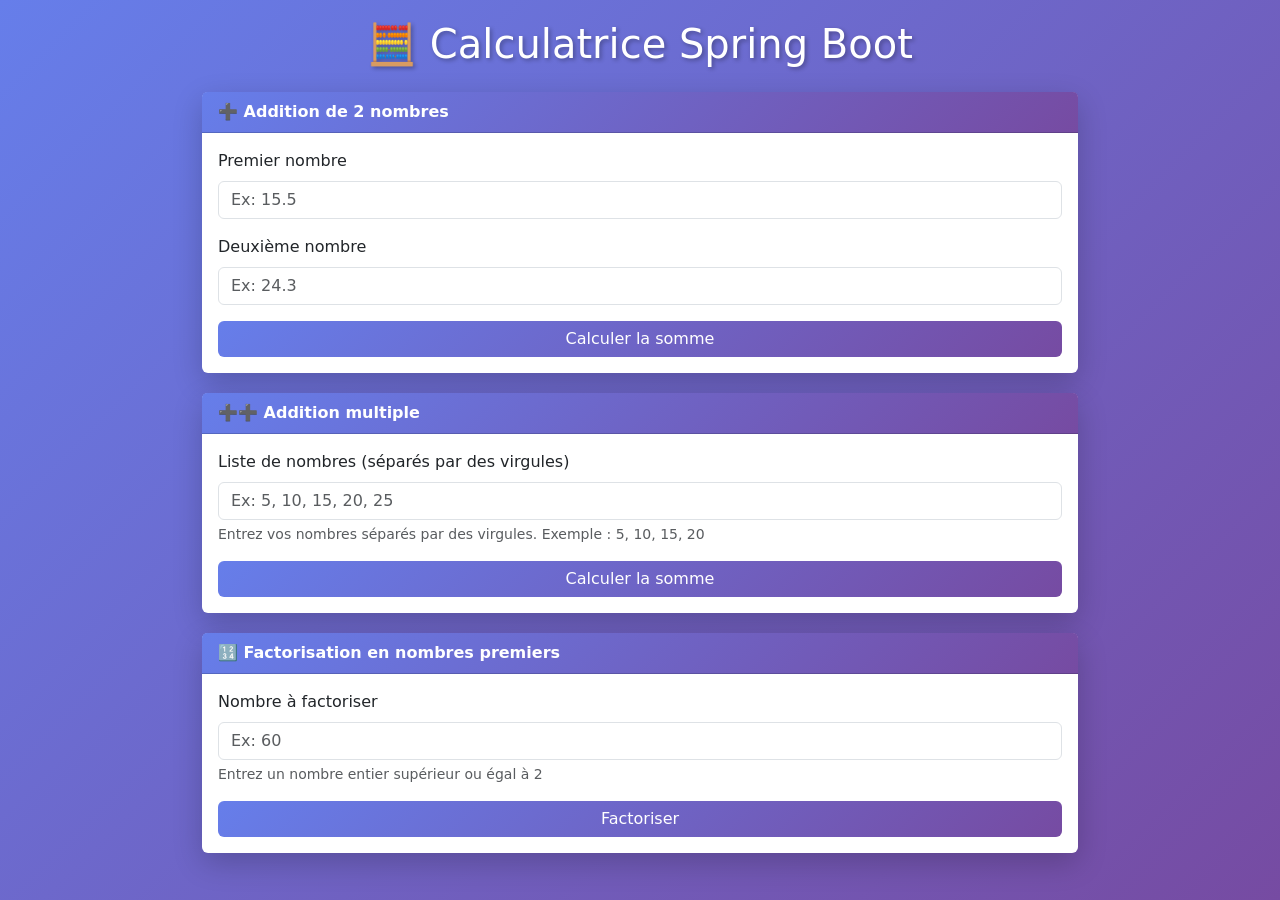
==== calculatriceSpringBoot/calculatrice/src/main/resources/templates/index.html @ 8180823b "Implémentation Somme et Factorisation, Création templates, ajout Controller" ====
<!DOCTYPE html>
<html xmlns:th="http://www.thymeleaf.org" lang="fr">
<head>
    <meta charset="UTF-8">
    <meta name="viewport" content="width=device-width, initial-scale=1.0">
    <title>Calculatrice - Accueil</title>
    <link href="https://cdn.jsdelivr.net/npm/bootstrap@5.3.0/dist/css/bootstrap.min.css" rel="stylesheet">
    <style>
        body {
            background: linear-gradient(135deg, #667eea 0%, #764ba2 100%);
            min-height: 100vh;
            padding: 20px 0;
        }
        .container {
            max-width: 900px;
        }
        .card {
            border: none;
            box-shadow: 0 10px 30px rgba(0, 0, 0, 0.2);
            margin-bottom: 20px;
            transition: transform 0.3s;
        }
        .card:hover {
            transform: translateY(-5px);
        }
        .card-header {
            background: linear-gradient(135deg, #667eea 0%, #764ba2 100%);
            color: white;
            font-weight: bold;
        }
        h1 {
            color: white;
            text-shadow: 2px 2px 4px rgba(0, 0, 0, 0.3);
            margin-bottom: 30px;
        }
        .btn-primary {
            background: linear-gradient(135deg, #667eea 0%, #764ba2 100%);
            border: none;
        }
        .btn-primary:hover {
            background: linear-gradient(135deg, #764ba2 0%, #667eea 100%);
        }
    </style>
</head>
<body>
    <div class="container">
        <h1 class="text-center mb-4">🧮 Calculatrice Spring Boot</h1>

        <!-- Addition de 2 nombres -->
        <div class="card">
            <div class="card-header">
                ➕ Addition de 2 nombres
            </div>
            <div class="card-body">
                <form action="/calculer/somme" method="post">
                    <div class="mb-3">
                        <label for="somme-a" class="form-label">Premier nombre</label>
                        <input type="number" step="0.01" class="form-control" id="somme-a" 
                               name="a" placeholder="Ex: 15.5" required>
                    </div>
                    <div class="mb-3">
                        <label for="somme-b" class="form-label">Deuxième nombre</label>
                        <input type="number" step="0.01" class="form-control" id="somme-b" 
                               name="b" placeholder="Ex: 24.3" required>
                    </div>
                    <button type="submit" class="btn btn-primary w-100">Calculer la somme</button>
                </form>
            </div>
        </div>

        <!-- Addition multiple -->
        <div class="card">
            <div class="card-header">
                ➕➕ Addition multiple
            </div>
            <div class="card-body">
                <form action="/calculer/sommeMultiple" method="post">
                    <div class="mb-3">
                        <label for="nombres" class="form-label">Liste de nombres (séparés par des virgules)</label>
                        <input type="text" class="form-control" id="nombres" 
                               name="nombres" placeholder="Ex: 5, 10, 15, 20, 25" required>
                        <div class="form-text">
                            Entrez vos nombres séparés par des virgules. Exemple : 5, 10, 15, 20
                        </div>
                    </div>
                    <button type="submit" class="btn btn-primary w-100">Calculer la somme</button>
                </form>
            </div>
        </div>

        <!-- Factorisation -->
        <div class="card">
            <div class="card-header">
                🔢 Factorisation en nombres premiers
            </div>
            <div class="card-body">
                <form action="/calculer/factorisation" method="post">
                    <div class="mb-3">
                        <label for="nombre" class="form-label">Nombre à factoriser</label>
                        <input type="number" class="form-control" id="nombre" 
                               name="nombre" placeholder="Ex: 60" min="2" required>
                        <div class="form-text">
                            Entrez un nombre entier supérieur ou égal à 2
                        </div>
                    </div>
                    <button type="submit" class="btn btn-primary w-100">Factoriser</button>
                </form>
            </div>
        </div>

    </div>

    <script src="https://cdn.jsdelivr.net/npm/bootstrap@5.3.0/dist/js/bootstrap.bundle.min.js"></script>
</body>
</html>
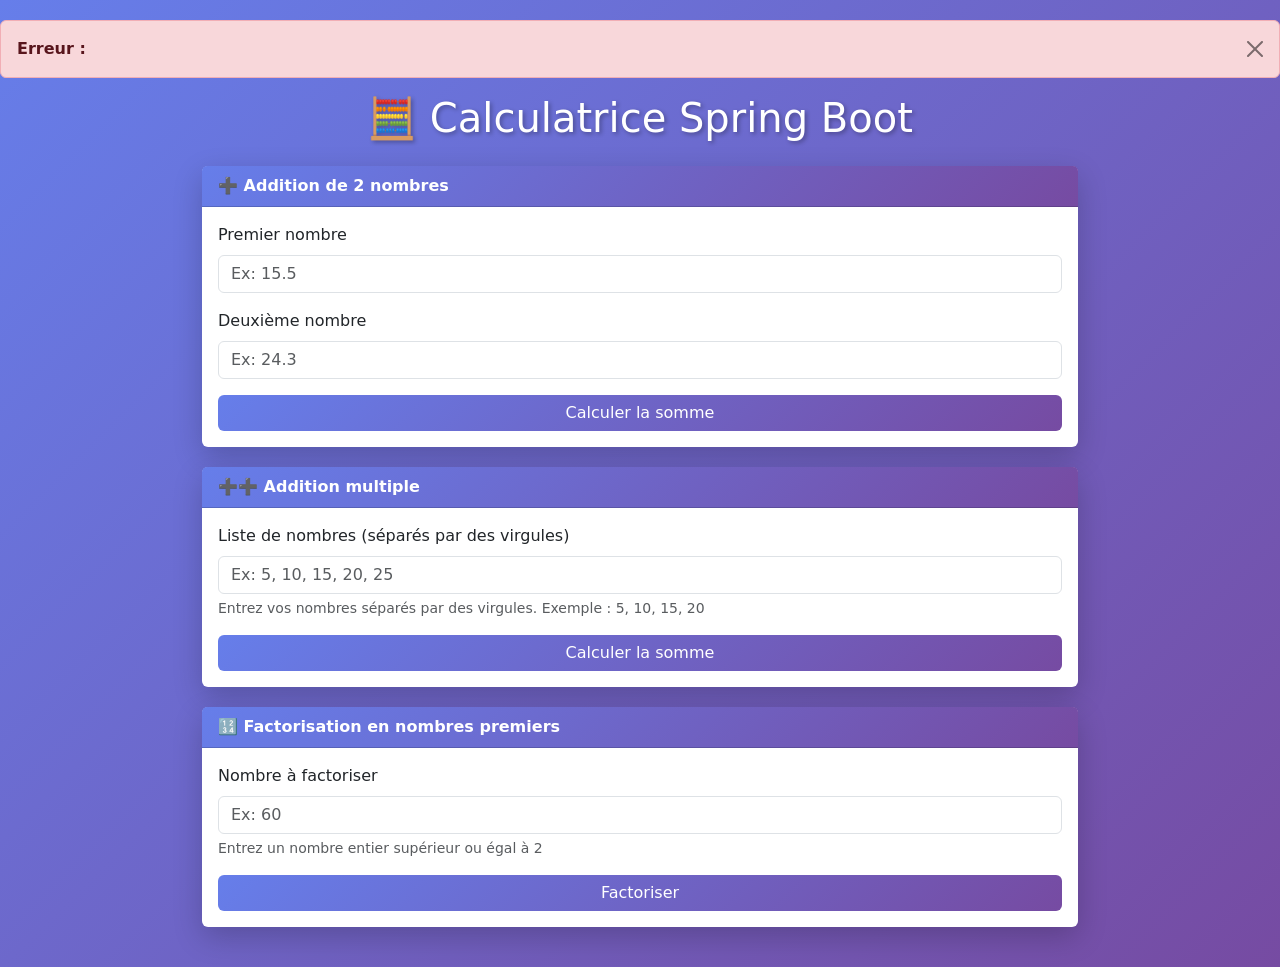
==== commit 7b1f4529: "Ajout  dans  Controller, somme, sommeMultiple, factorisation" ====
--- a/calculatriceSpringBoot/calculatrice/src/main/resources/templates/index.html
+++ b/calculatriceSpringBoot/calculatrice/src/main/resources/templates/index.html
@@ -1,117 +1,163 @@
-<!DOCTYPE html>
+<!doctype html>
 <html xmlns:th="http://www.thymeleaf.org" lang="fr">
-<head>
-    <meta charset="UTF-8">
-    <meta name="viewport" content="width=device-width, initial-scale=1.0">
+  <head>
+    <meta charset="UTF-8" />
+    <meta name="viewport" content="width=device-width, initial-scale=1.0" />
     <title>Calculatrice - Accueil</title>
-    <link href="https://cdn.jsdelivr.net/npm/bootstrap@5.3.0/dist/css/bootstrap.min.css" rel="stylesheet">
+    <link
+      href="https://cdn.jsdelivr.net/npm/bootstrap@5.3.0/dist/css/bootstrap.min.css"
+      rel="stylesheet"
+    />
     <style>
-        body {
-            background: linear-gradient(135deg, #667eea 0%, #764ba2 100%);
-            min-height: 100vh;
-            padding: 20px 0;
-        }
-        .container {
-            max-width: 900px;
-        }
-        .card {
-            border: none;
-            box-shadow: 0 10px 30px rgba(0, 0, 0, 0.2);
-            margin-bottom: 20px;
-            transition: transform 0.3s;
-        }
-        .card:hover {
-            transform: translateY(-5px);
-        }
-        .card-header {
-            background: linear-gradient(135deg, #667eea 0%, #764ba2 100%);
-            color: white;
-            font-weight: bold;
-        }
-        h1 {
-            color: white;
-            text-shadow: 2px 2px 4px rgba(0, 0, 0, 0.3);
-            margin-bottom: 30px;
-        }
-        .btn-primary {
-            background: linear-gradient(135deg, #667eea 0%, #764ba2 100%);
-            border: none;
-        }
-        .btn-primary:hover {
-            background: linear-gradient(135deg, #764ba2 0%, #667eea 100%);
-        }
+      body {
+        background: linear-gradient(135deg, #667eea 0%, #764ba2 100%);
+        min-height: 100vh;
+        padding: 20px 0;
+      }
+      .container {
+        max-width: 900px;
+      }
+      .card {
+        border: none;
+        box-shadow: 0 10px 30px rgba(0, 0, 0, 0.2);
+        margin-bottom: 20px;
+        transition: transform 0.3s;
+      }
+      .card:hover {
+        transform: translateY(-5px);
+      }
+      .card-header {
+        background: linear-gradient(135deg, #667eea 0%, #764ba2 100%);
+        color: white;
+        font-weight: bold;
+      }
+      h1 {
+        color: white;
+        text-shadow: 2px 2px 4px rgba(0, 0, 0, 0.3);
+        margin-bottom: 30px;
+      }
+      .btn-primary {
+        background: linear-gradient(135deg, #667eea 0%, #764ba2 100%);
+        border: none;
+      }
+      .btn-primary:hover {
+        background: linear-gradient(135deg, #764ba2 0%, #667eea 100%);
+      }
     </style>
-</head>
-<body>
+  </head>
+  <body>
+    <!-- Message d'erreur -->
+    <div
+      th:if="${error != null}"
+      class="alert alert-danger alert-dismissible fade show"
+      role="alert"
+    >
+      <strong>Erreur :</strong> <span th:text="${error}"></span>
+      <button
+        type="button"
+        class="btn-close"
+        data-bs-dismiss="alert"
+        aria-label="Close"
+      ></button>
+    </div>
     <div class="container">
-        <h1 class="text-center mb-4">🧮 Calculatrice Spring Boot</h1>
+      <h1 class="text-center mb-4">🧮 Calculatrice Spring Boot</h1>
 
-        <!-- Addition de 2 nombres -->
-        <div class="card">
-            <div class="card-header">
-                ➕ Addition de 2 nombres
+      <!-- Addition de 2 nombres -->
+      <div class="card">
+        <div class="card-header">➕ Addition de 2 nombres</div>
+        <div class="card-body">
+          <form action="/calculer/somme" method="post">
+            <div class="mb-3">
+              <label for="somme-a" class="form-label">Premier nombre</label>
+              <input
+                type="number"
+                step="0.01"
+                class="form-control"
+                id="somme-a"
+                name="a"
+                placeholder="Ex: 15.5"
+                required
+              />
             </div>
-            <div class="card-body">
-                <form action="/calculer/somme" method="post">
-                    <div class="mb-3">
-                        <label for="somme-a" class="form-label">Premier nombre</label>
-                        <input type="number" step="0.01" class="form-control" id="somme-a" 
-                               name="a" placeholder="Ex: 15.5" required>
-                    </div>
-                    <div class="mb-3">
-                        <label for="somme-b" class="form-label">Deuxième nombre</label>
-                        <input type="number" step="0.01" class="form-control" id="somme-b" 
-                               name="b" placeholder="Ex: 24.3" required>
-                    </div>
-                    <button type="submit" class="btn btn-primary w-100">Calculer la somme</button>
-                </form>
+            <div class="mb-3">
+              <label for="somme-b" class="form-label">Deuxième nombre</label>
+              <input
+                type="number"
+                step="0.01"
+                class="form-control"
+                id="somme-b"
+                name="b"
+                placeholder="Ex: 24.3"
+                required
+              />
             </div>
+            <button type="submit" class="btn btn-primary w-100">
+              Calculer la somme
+            </button>
+          </form>
         </div>
+      </div>
 
-        <!-- Addition multiple -->
-        <div class="card">
-            <div class="card-header">
-                ➕➕ Addition multiple
+      <!-- Addition multiple -->
+      <div class="card">
+        <div class="card-header">➕➕ Addition multiple</div>
+        <div class="card-body">
+          <form action="/calculer/sommeMultiple" method="post">
+            <div class="mb-3">
+              <label for="nombres" class="form-label"
+                >Liste de nombres (séparés par des virgules)</label
+              >
+              <input
+                type="text"
+                class="form-control"
+                id="nombres"
+                name="nombres"
+                placeholder="Ex: 5, 10, 15, 20, 25"
+                pattern="^\d+(\.\d+)?\s*,\s*(\d+(\.\d+)?\s*,\s*)*\d+(\.\d+)?$"
+                title="Format invalide. Entrez des nombres séparés par des virgules. Exemple : 5, 10, 15, 20"
+                required
+              />
+              <div class="form-text">
+                Entrez vos nombres séparés par des virgules. Exemple : 5, 10,
+                15, 20
+              </div>
             </div>
-            <div class="card-body">
-                <form action="/calculer/sommeMultiple" method="post">
-                    <div class="mb-3">
-                        <label for="nombres" class="form-label">Liste de nombres (séparés par des virgules)</label>
-                        <input type="text" class="form-control" id="nombres" 
-                               name="nombres" placeholder="Ex: 5, 10, 15, 20, 25" required>
-                        <div class="form-text">
-                            Entrez vos nombres séparés par des virgules. Exemple : 5, 10, 15, 20
-                        </div>
-                    </div>
-                    <button type="submit" class="btn btn-primary w-100">Calculer la somme</button>
-                </form>
+            <button type="submit" class="btn btn-primary w-100">
+              Calculer la somme
+            </button>
+          </form>
+        </div>
+      </div>
+
+      <!-- Factorisation -->
+      <div class="card">
+        <div class="card-header">🔢 Factorisation en nombres premiers</div>
+        <div class="card-body">
+          <form action="/calculer/factorisation" method="post">
+            <div class="mb-3">
+              <label for="nombre" class="form-label">Nombre à factoriser</label>
+              <input
+                type="number"
+                class="form-control"
+                id="nombre"
+                name="nombre"
+                placeholder="Ex: 60"
+                min="2"
+                required
+              />
+              <div class="form-text">
+                Entrez un nombre entier supérieur ou égal à 2
+              </div>
             </div>
+            <button type="submit" class="btn btn-primary w-100">
+              Factoriser
+            </button>
+          </form>
         </div>
-
-        <!-- Factorisation -->
-        <div class="card">
-            <div class="card-header">
-                🔢 Factorisation en nombres premiers
-            </div>
-            <div class="card-body">
-                <form action="/calculer/factorisation" method="post">
-                    <div class="mb-3">
-                        <label for="nombre" class="form-label">Nombre à factoriser</label>
-                        <input type="number" class="form-control" id="nombre" 
-                               name="nombre" placeholder="Ex: 60" min="2" required>
-                        <div class="form-text">
-                            Entrez un nombre entier supérieur ou égal à 2
-                        </div>
-                    </div>
-                    <button type="submit" class="btn btn-primary w-100">Factoriser</button>
-                </form>
-            </div>
-        </div>
-
+      </div>
     </div>
 
     <script src="https://cdn.jsdelivr.net/npm/bootstrap@5.3.0/dist/js/bootstrap.bundle.min.js"></script>
-</body>
+  </body>
 </html>
-
-
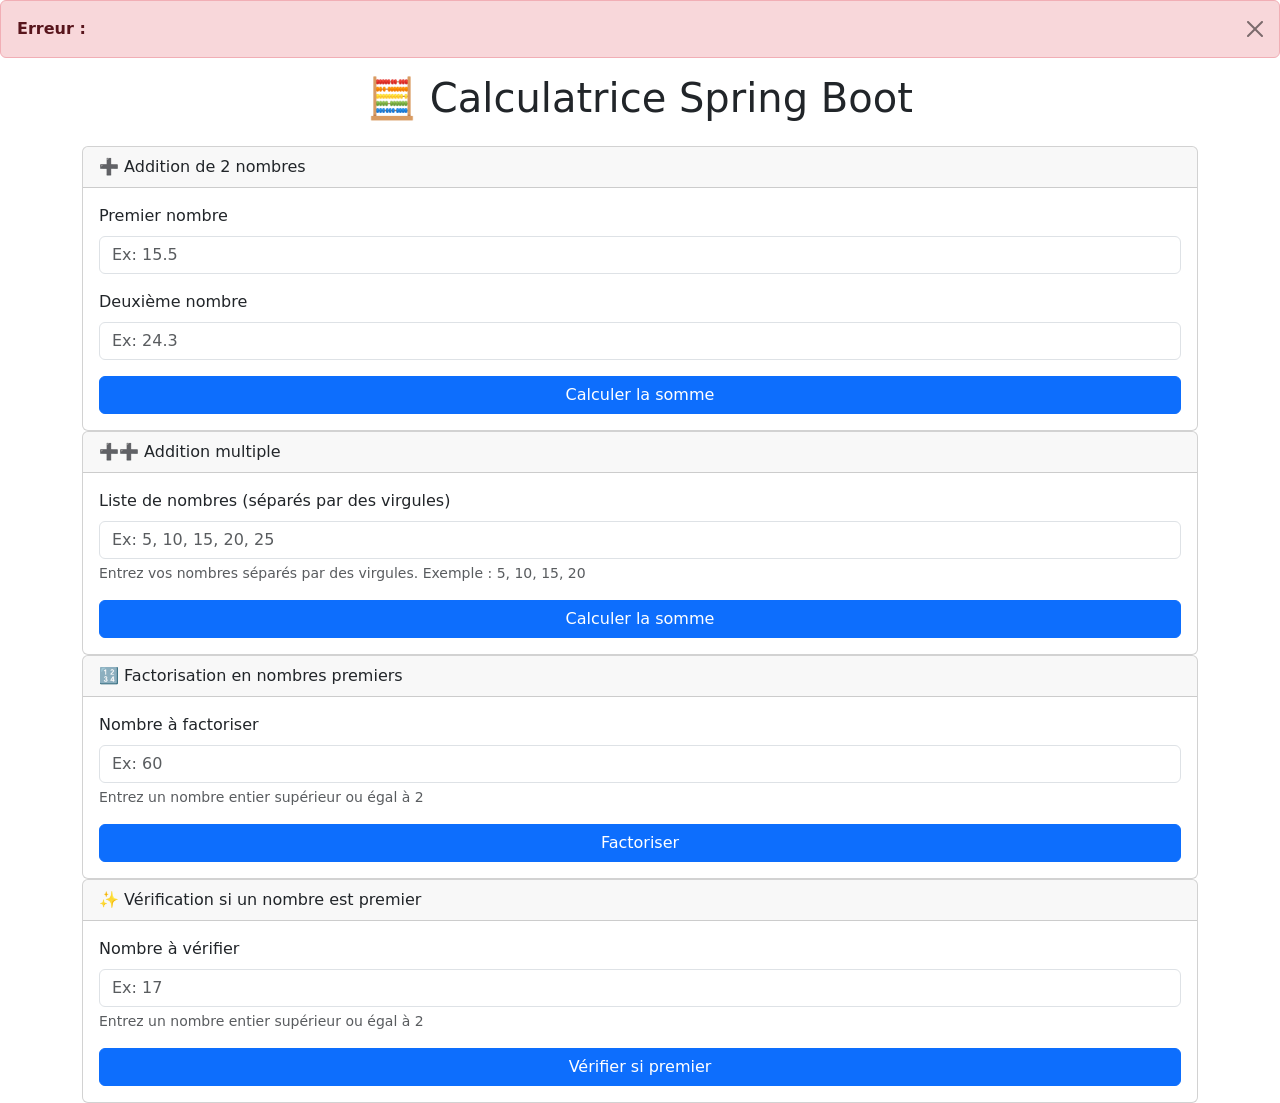
==== commit 75c79455: "Refacto du CSS, ajout de Premier" ====
--- a/calculatriceSpringBoot/calculatrice/src/main/resources/templates/index.html
+++ b/calculatriceSpringBoot/calculatrice/src/main/resources/templates/index.html
@@ -8,42 +8,7 @@
       href="https://cdn.jsdelivr.net/npm/bootstrap@5.3.0/dist/css/bootstrap.min.css"
       rel="stylesheet"
     />
-    <style>
-      body {
-        background: linear-gradient(135deg, #667eea 0%, #764ba2 100%);
-        min-height: 100vh;
-        padding: 20px 0;
-      }
-      .container {
-        max-width: 900px;
-      }
-      .card {
-        border: none;
-        box-shadow: 0 10px 30px rgba(0, 0, 0, 0.2);
-        margin-bottom: 20px;
-        transition: transform 0.3s;
-      }
-      .card:hover {
-        transform: translateY(-5px);
-      }
-      .card-header {
-        background: linear-gradient(135deg, #667eea 0%, #764ba2 100%);
-        color: white;
-        font-weight: bold;
-      }
-      h1 {
-        color: white;
-        text-shadow: 2px 2px 4px rgba(0, 0, 0, 0.3);
-        margin-bottom: 30px;
-      }
-      .btn-primary {
-        background: linear-gradient(135deg, #667eea 0%, #764ba2 100%);
-        border: none;
-      }
-      .btn-primary:hover {
-        background: linear-gradient(135deg, #764ba2 0%, #667eea 100%);
-      }
-    </style>
+    <link href="/css/index.css" rel="stylesheet">
   </head>
   <body>
     <!-- Message d'erreur -->
@@ -156,6 +121,33 @@
           </form>
         </div>
       </div>
+
+      <!-- Nombre Premier -->
+      <div class="card">
+        <div class="card-header">✨ Vérification si un nombre est premier</div>
+        <div class="card-body">
+          <form action="/calculer/estPremier" method="post">
+            <div class="mb-3">
+              <label for="nombrePremier" class="form-label">Nombre à vérifier</label>
+              <input
+                type="number"
+                class="form-control"
+                id="nombrePremier"
+                name="nombre"
+                placeholder="Ex: 17"
+                min="2"
+                required
+              />
+              <div class="form-text">
+                Entrez un nombre entier supérieur ou égal à 2
+              </div>
+            </div>
+            <button type="submit" class="btn btn-primary w-100">
+              Vérifier si premier
+            </button>
+          </form>
+        </div>
+      </div>
     </div>
 
     <script src="https://cdn.jsdelivr.net/npm/bootstrap@5.3.0/dist/js/bootstrap.bundle.min.js"></script>
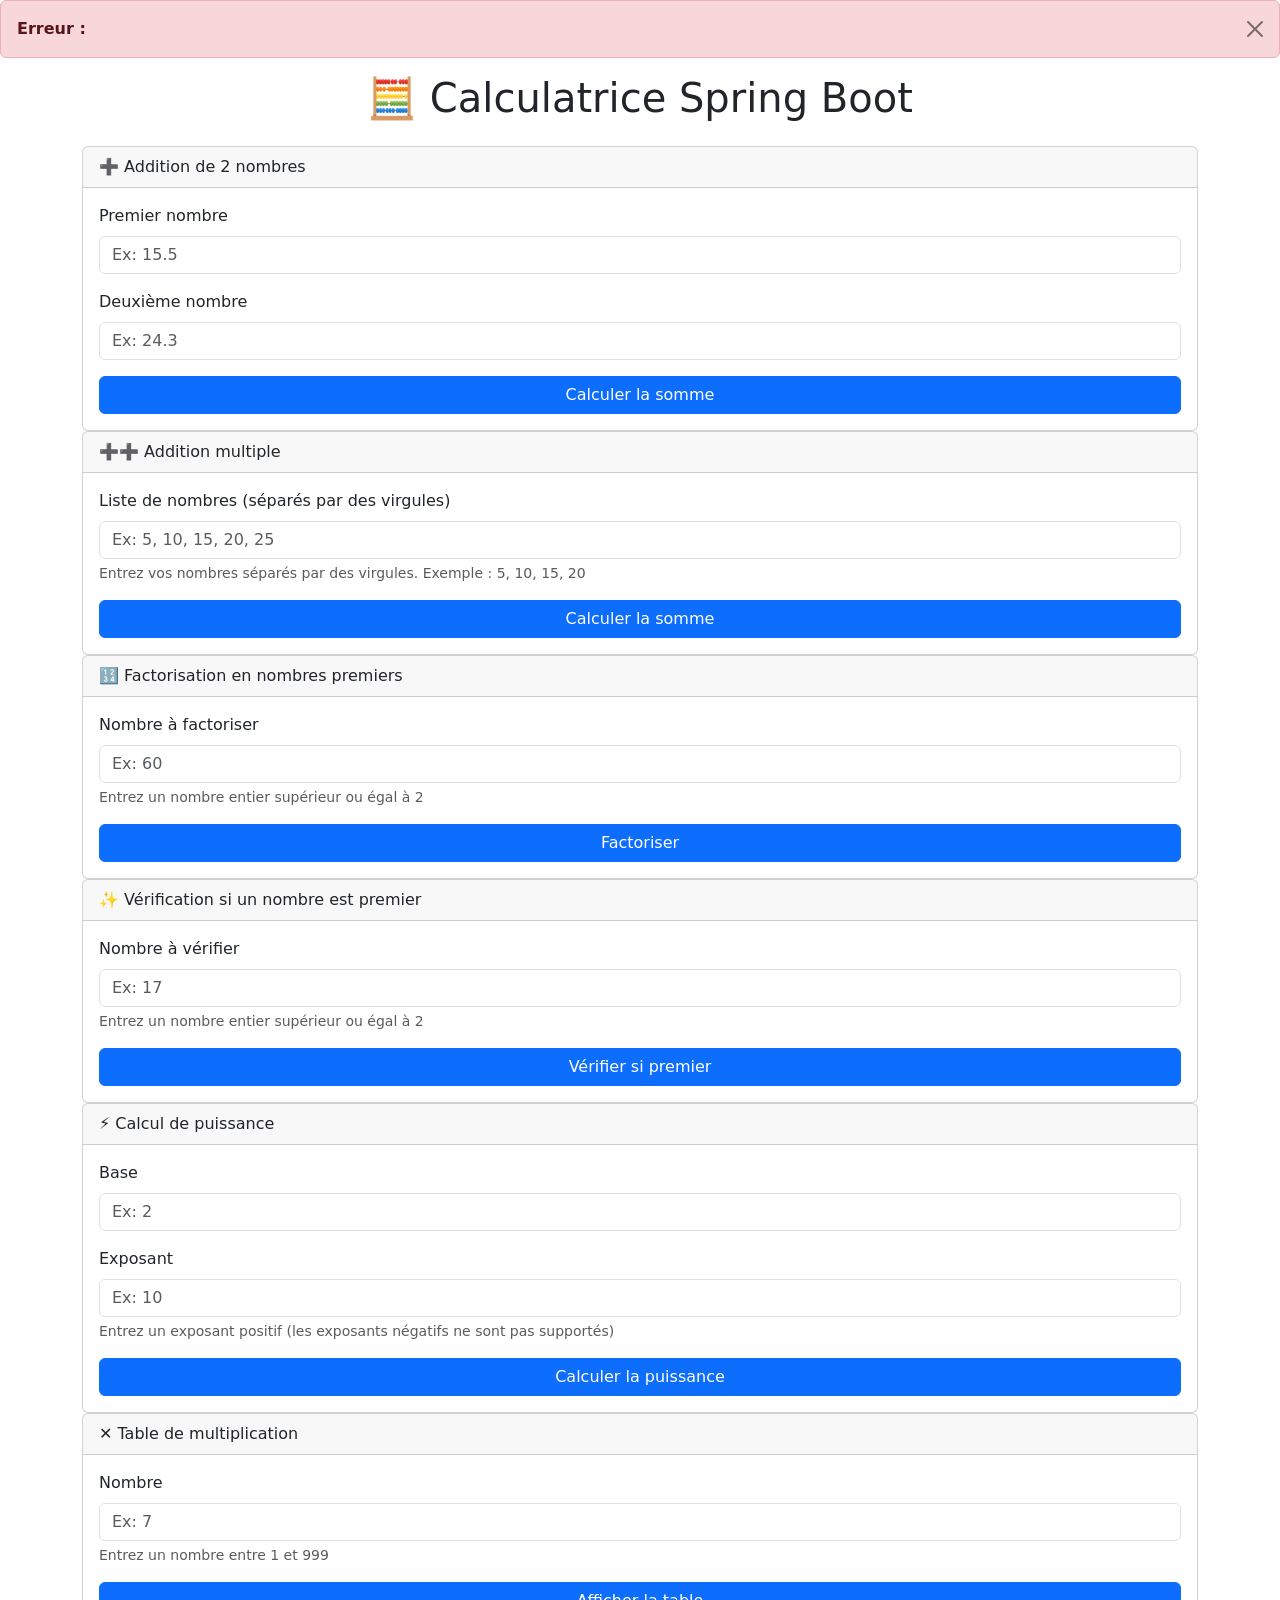
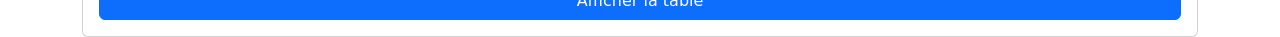
==== commit adad1233: "Correction des Services, ajout des fichiers Docker, maj de Model" ====
--- a/calculatriceSpringBoot/calculatrice/src/main/resources/templates/index.html
+++ b/calculatriceSpringBoot/calculatrice/src/main/resources/templates/index.html
@@ -148,6 +148,73 @@
           </form>
         </div>
       </div>
+
+      <!-- Puissance -->
+      <div class="card">
+        <div class="card-header">⚡ Calcul de puissance</div>
+        <div class="card-body">
+          <form action="/calculer/puissance" method="post">
+            <div class="mb-3">
+              <label for="base" class="form-label">Base</label>
+              <input
+                type="number"
+                step="0.01"
+                class="form-control"
+                id="base"
+                name="base"
+                placeholder="Ex: 2"
+                required
+              />
+            </div>
+            <div class="mb-3">
+              <label for="exposant" class="form-label">Exposant</label>
+              <input
+                type="number"
+                class="form-control"
+                id="exposant"
+                name="exposant"
+                placeholder="Ex: 10"
+                min="0"
+                required
+              />
+              <div class="form-text">
+                Entrez un exposant positif (les exposants négatifs ne sont pas supportés)
+              </div>
+            </div>
+            <button type="submit" class="btn btn-primary w-100">
+              Calculer la puissance
+            </button>
+          </form>
+        </div>
+      </div>
+
+      <!-- Table de Multiplication -->
+      <div class="card">
+        <div class="card-header">✕ Table de multiplication</div>
+        <div class="card-body">
+          <form action="/calculer/tableMultiplication" method="post">
+            <div class="mb-3">
+              <label for="nombreTable" class="form-label">Nombre</label>
+              <input
+                type="number"
+                class="form-control"
+                id="nombreTable"
+                name="nombre"
+                placeholder="Ex: 7"
+                min="1"
+                max="999"
+                required
+              />
+              <div class="form-text">
+                Entrez un nombre entre 1 et 999
+              </div>
+            </div>
+            <button type="submit" class="btn btn-primary w-100">
+              Afficher la table
+            </button>
+          </form>
+        </div>
+      </div>
     </div>
 
     <script src="https://cdn.jsdelivr.net/npm/bootstrap@5.3.0/dist/js/bootstrap.bundle.min.js"></script>
